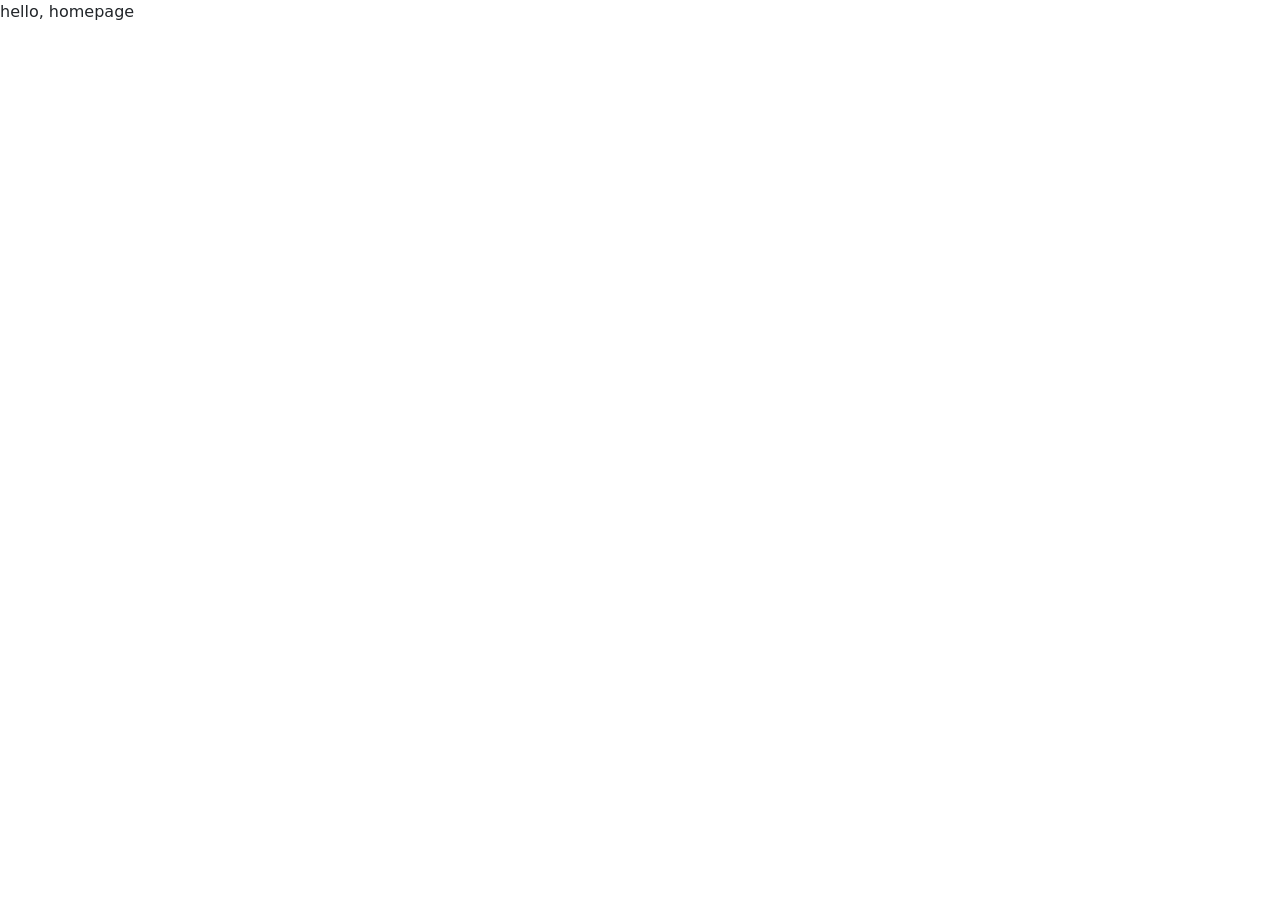
==== index.html @ e2efe7d6 "init:init: base files" ====
<!DOCTYPE html>

<html lang="en">
    <head>
        <link href="https://cdn.jsdelivr.net/npm/bootstrap@5.3.8/dist/css/bootstrap.min.css" rel="stylesheet" integrity="sha384-sRIl4kxILFvY47J16cr9ZwB07vP4J8+LH7qKQnuqkuIAvNWLzeN8tE5YBujZqJLB" crossorigin="anonymous">
        <script src="https://cdn.jsdelivr.net/npm/bootstrap@5.3.8/dist/js/bootstrap.bundle.min.js" integrity="sha384-FKyoEForCGlyvwx9Hj09JcYn3nv7wiPVlz7YYwJrWVcXK/BmnVDxM+D2scQbITxI" crossorigin="anonymous"></script>
        <link href="styles.css" rel="stylesheet">
        <title>Isaque Accarini | Aspiring AI Engineer</title>
    </head>
    <body>
        hello, homepage
    </body>
</html>
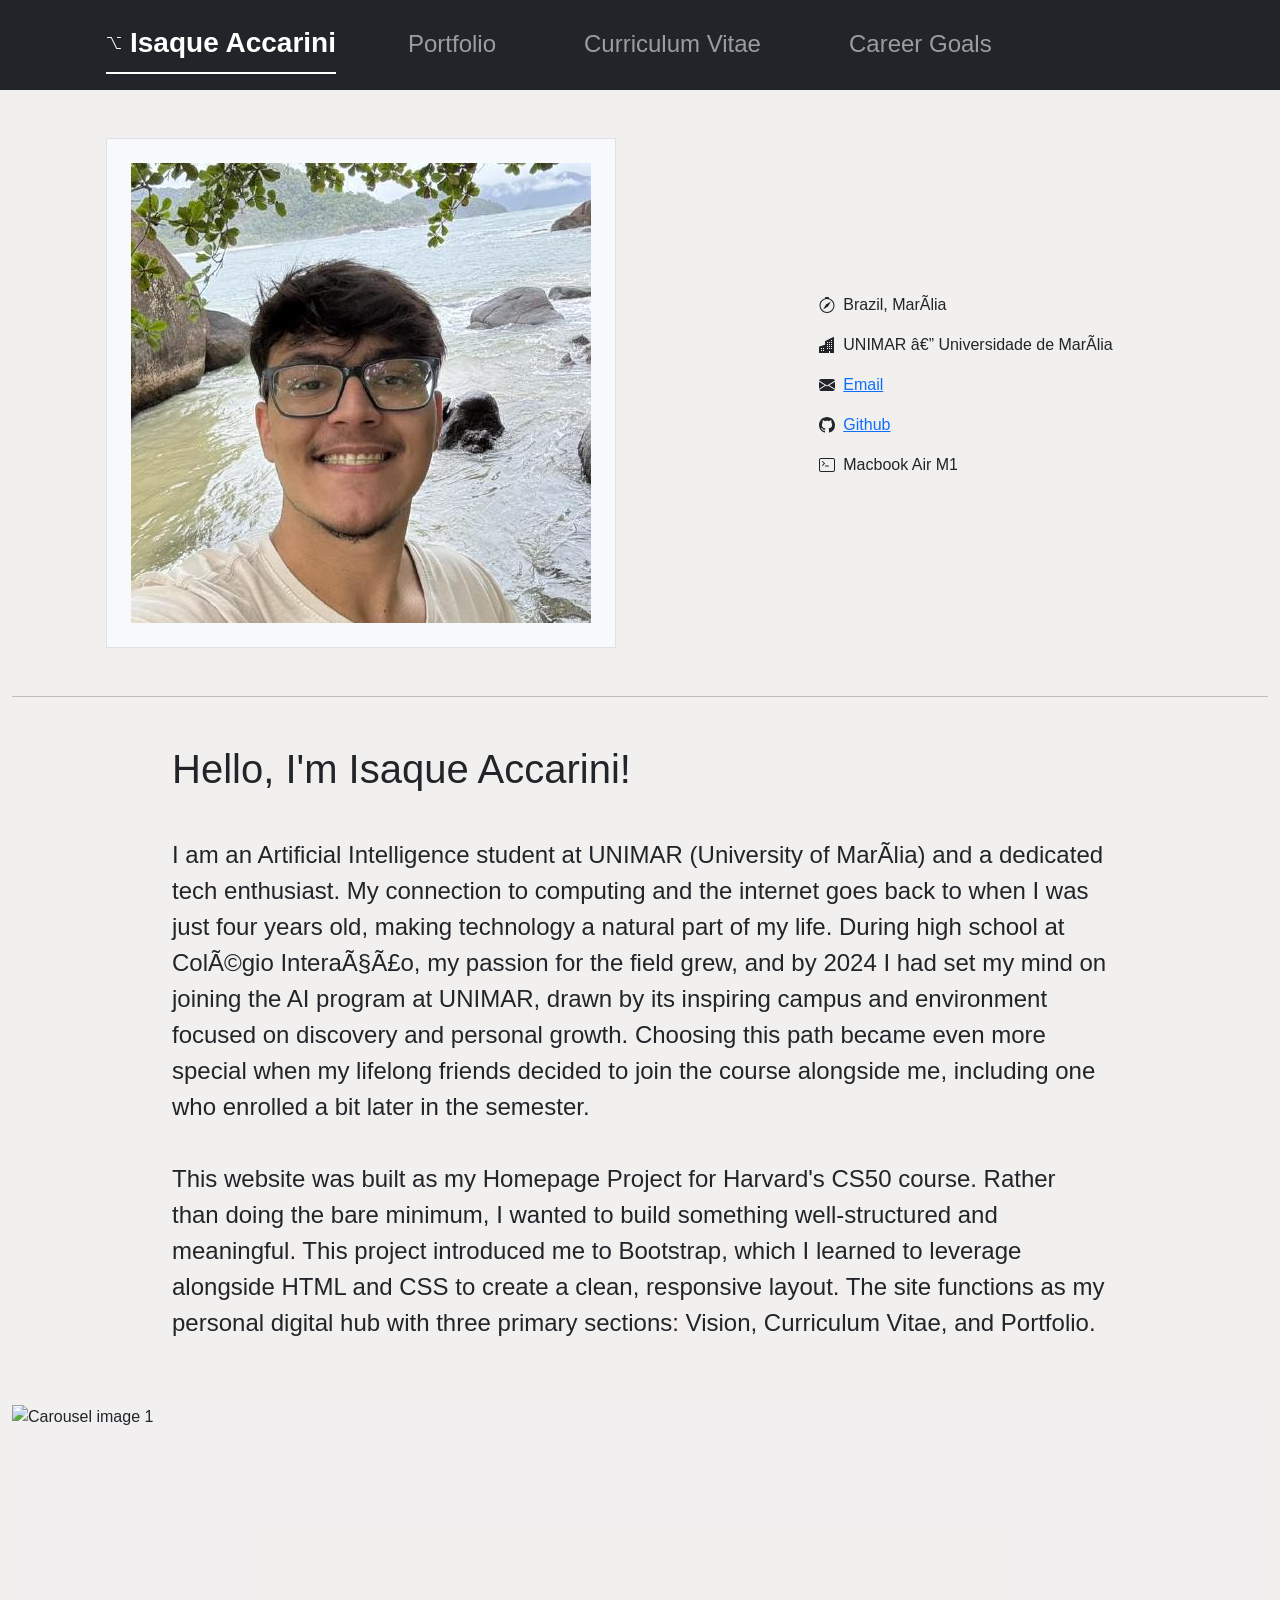
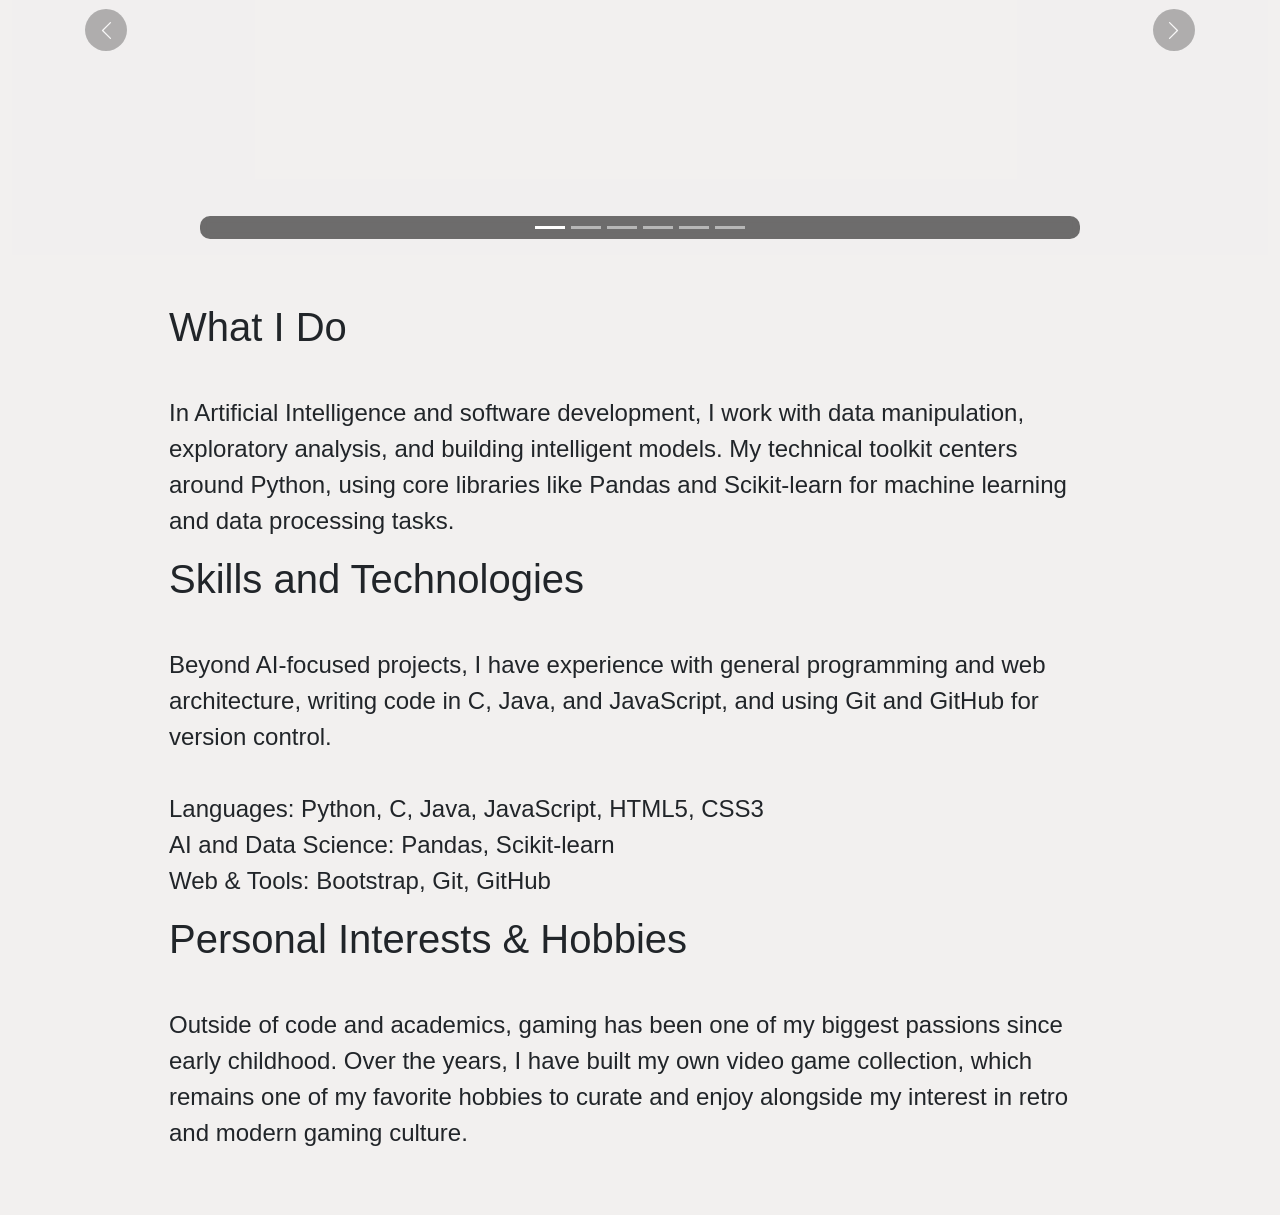
==== commit d1a7552e: "refactor: moved index.html to root, and change source references in files" ====
--- a/index.html
+++ b/index.html
@@ -1,13 +1,236 @@
 <!DOCTYPE html>
 
 <html lang="en">
-    <head>
-        <link href="https://cdn.jsdelivr.net/npm/bootstrap@5.3.8/dist/css/bootstrap.min.css" rel="stylesheet" integrity="sha384-sRIl4kxILFvY47J16cr9ZwB07vP4J8+LH7qKQnuqkuIAvNWLzeN8tE5YBujZqJLB" crossorigin="anonymous">
-        <script src="https://cdn.jsdelivr.net/npm/bootstrap@5.3.8/dist/js/bootstrap.bundle.min.js" integrity="sha384-FKyoEForCGlyvwx9Hj09JcYn3nv7wiPVlz7YYwJrWVcXK/BmnVDxM+D2scQbITxI" crossorigin="anonymous"></script>
-        <link href="styles.css" rel="stylesheet">
-        <title>Isaque Accarini | Aspiring AI Engineer</title>
-    </head>
-    <body>
-        hello, homepage
-    </body>
-</html>
+
+<head>
+    <link href="https://fonts.cdnfonts.com/css/sf-pro-display" rel="stylesheet">
+    <link href="https://cdn.jsdelivr.net/npm/bootstrap@5.3.8/dist/css/bootstrap.min.css" rel="stylesheet"
+        integrity="sha384-sRIl4kxILFvY47J16cr9ZwB07vP4J8+LH7qKQnuqkuIAvNWLzeN8tE5YBujZqJLB" crossorigin="anonymous">
+    <link href="assets/css/styles.css" rel="stylesheet">
+    <title>Isaque Accarini | Aspiring AI Engineer</title>
+</head>
+
+<body>
+    <header>
+        <nav class="navbar navbar-dark navbar-expand-lg bg-dark">
+            <div class="container-xl">
+                <a href="#" class="navbar-brand ms-4 gap-2 d-inline-flex align-items-center fw-bold fs-3 active">
+                    <svg xmlns="http://www.w3.org/2000/svg" width="16" height="16" fill="currentColor"
+                        class="bi bi-option" viewBox="0 0 16 16">
+                        <path
+                            d="M1 2.5a.5.5 0 0 1 .5-.5h3.797a.5.5 0 0 1 .439.26L11 13h3.5a.5.5 0 0 1 0 1h-3.797a.5.5 0 0 1-.439-.26L5 3H1.5a.5.5 0 0 1-.5-.5m10 0a.5.5 0 0 1 .5-.5h3a.5.5 0 0 1 0 1h-3a.5.5 0 0 1-.5-.5" />
+                    </svg>
+                    Isaque Accarini
+                </a>
+                <button class="navbar-toggler" type="button" data-bs-toggle="collapse"
+                    data-bs-target="#navbarSupportedContent" aria-controls="navbarSupportedContent"
+                    aria-expanded="false" aria-label="Toggle navigation">
+                    <span class="navbar-toggler-icon"></span>
+                </button>
+                <div class="collapse navbar-collapse" id="navbarSupportedContent">
+                    <ul class="navbar-nav ms-5 me-auto gap-4 fs-4">
+                        <li class="nav-item">
+                            <a href="pages/portfolio.html" class="nav-link">Portfolio</a>
+                        </li>
+                        <li class="nav-item ms-lg-5 me-md-5">
+                            <a href="pages/cv.html" class="nav-link">Curriculum Vitae</a>
+                        </li>
+                        <li class="nav-item">
+                            <a href="pages/career.html" class="nav-link">Career Goals</a>
+                        </li>
+                    </ul>
+                </div>
+            </div>
+        </nav>
+    </header>
+    <main class="bg-offwhite">
+        <section>
+            <div class="container-xxl mt-5">
+                <div class="row mh-500 d-flex flex-column flex-md-row align-items-center g-5">
+                    <div class="col-md-6 ps-md-5 text-center text-md-end">
+                        <img src="assets/img/profile_picture.jpg" alt="isaque accarini photo"
+                            class="rounded-circle-md p-3 p-md-4 border w-30 w-md-100 mw-100 bg-light">
+                    </div>
+                    <div class="col-md-6 d-flex justify-content-center ">
+
+                        <ul class="list-unstyled d-flex flex-column gap-3">
+                            <li class="d-flex align-items-center gap-2">
+                                <svg xmlns="http://www.w3.org/2000/svg" width="16" height="16" fill="currentColor"
+                                    class="bi bi-compass" viewBox="0 0 16 16">
+                                    <path
+                                        d="M8 16.016a7.5 7.5 0 0 0 1.962-14.74A1 1 0 0 0 9 0H7a1 1 0 0 0-.962 1.276A7.5 7.5 0 0 0 8 16.016m6.5-7.5a6.5 6.5 0 1 1-13 0 6.5 6.5 0 0 1 13 0" />
+                                    <path d="m6.94 7.44 4.95-2.83-2.83 4.95-4.949 2.83 2.828-4.95z" />
+                                </svg>
+                                Brazil, Marília
+                            </li>
+                            <li class="d-flex align-items-center gap-2">
+                                <svg xmlns="http://www.w3.org/2000/svg" width="16" height="16" fill="currentColor"
+                                    class="bi bi-buildings-fill" viewBox="0 0 16 16">
+                                    <path
+                                        d="M15 .5a.5.5 0 0 0-.724-.447l-8 4A.5.5 0 0 0 6 4.5v3.14L.342 9.526A.5.5 0 0 0 0 10v5.5a.5.5 0 0 0 .5.5h9a.5.5 0 0 0 .5-.5V14h1v1.5a.5.5 0 0 0 .5.5h3a.5.5 0 0 0 .5-.5zM2 11h1v1H2zm2 0h1v1H4zm-1 2v1H2v-1zm1 0h1v1H4zm9-10v1h-1V3zM8 5h1v1H8zm1 2v1H8V7zM8 9h1v1H8zm2 0h1v1h-1zm-1 2v1H8v-1zm1 0h1v1h-1zm3-2v1h-1V9zm-1 2h1v1h-1zm-2-4h1v1h-1zm3 0v1h-1V7zm-2-2v1h-1V5zm1 0h1v1h-1z" />
+                                </svg>
+                                UNIMAR — Universidade de Marília
+                            </li>
+                            <li class="d-flex align-items-center gap-2">
+                                <svg xmlns="http://www.w3.org/2000/svg" width="16" height="16" fill="currentColor"
+                                    class="bi bi-envelope-fill" viewBox="0 0 16 16">
+                                    <path
+                                        d="M.05 3.555A2 2 0 0 1 2 2h12a2 2 0 0 1 1.95 1.555L8 8.414zM0 4.697v7.104l5.803-3.558zM6.761 8.83l-6.57 4.027A2 2 0 0 0 2 14h12a2 2 0 0 0 1.808-1.144l-6.57-4.027L8 9.586zm3.436-.586L16 11.801V4.697z" />
+                                </svg>
+                                <a href="mailto:isaqueaccarini@gmail.com">Email</a>
+                            </li>
+                            <li class="d-flex align-items-center gap-2">
+                                <svg xmlns="http://www.w3.org/2000/svg" width="16" height="16" fill="currentColor"
+                                    class="bi bi-github" viewBox="0 0 16 16">
+                                    <path
+                                        d="M8 0C3.58 0 0 3.58 0 8c0 3.54 2.29 6.53 5.47 7.59.4.07.55-.17.55-.38 0-.19-.01-.82-.01-1.49-2.01.37-2.53-.49-2.69-.94-.09-.23-.48-.94-.82-1.13-.28-.15-.68-.52-.01-.53.63-.01 1.08.58 1.23.82.72 1.21 1.87.87 2.33.66.07-.52.28-.87.51-1.07-1.78-.2-3.64-.89-3.64-3.95 0-.87.31-1.59.82-2.15-.08-.2-.36-1.02.08-2.12 0 0 .67-.21 2.2.82.64-.18 1.32-.27 2-.27s1.36.09 2 .27c1.53-1.04 2.2-.82 2.2-.82.44 1.1.16 1.92.08 2.12.51.56.82 1.27.82 2.15 0 3.07-1.87 3.75-3.65 3.95.29.25.54.73.54 1.48 0 1.07-.01 1.93-.01 2.2 0 .21.15.46.55.38A8.01 8.01 0 0 0 16 8c0-4.42-3.58-8-8-8" />
+                                </svg>
+                                <a href="https://github.com/isaqueaccarini">Github</a>
+                            </li>
+                            <li class="d-flex align-items-center gap-2">
+                                <svg xmlns="http://www.w3.org/2000/svg" width="16" height="16" fill="currentColor"
+                                    class="bi bi-terminal" viewBox="0 0 16 16">
+                                    <path
+                                        d="M6 9a.5.5 0 0 1 .5-.5h3a.5.5 0 0 1 0 1h-3A.5.5 0 0 1 6 9M3.854 4.146a.5.5 0 1 0-.708.708L4.793 6.5 3.146 8.146a.5.5 0 1 0 .708.708l2-2a.5.5 0 0 0 0-.708z" />
+                                    <path
+                                        d="M2 1a2 2 0 0 0-2 2v10a2 2 0 0 0 2 2h12a2 2 0 0 0 2-2V3a2 2 0 0 0-2-2zm12 1a1 1 0 0 1 1 1v10a1 1 0 0 1-1 1H2a1 1 0 0 1-1-1V3a1 1 0 0 1 1-1z" />
+                                </svg>
+                                Macbook Air M1
+                            </li>
+                        </ul>
+                    </div>
+                </div>
+
+            </div>
+        </section>
+        <div class="container-xxl mt-5">
+            <hr>
+        </div>
+        <section>
+            <div class="container-xxl">
+
+                <div class="row justify-content-center my-5">
+                    <div class="col-md-9">
+                        <h1>Hello, I'm Isaque Accarini!</h1>
+                        <p class="fs-4">
+                            <br>
+                            I am an Artificial Intelligence student at UNIMAR (University of Marília) and a dedicated
+                            tech enthusiast. My connection to computing and the internet goes back to when I was just
+                            four years old, making technology a natural part of my life. During high school at Colégio
+                            Interação, my passion for the field grew, and by 2024 I had set my mind on joining the AI
+                            program at UNIMAR, drawn by its inspiring campus and environment focused on discovery and
+                            personal growth. Choosing this path became even more special when my lifelong friends
+                            decided to join the course alongside me, including one who enrolled a bit later in the
+                            semester.
+                            <br>
+                            <br>
+                            This website was built as my Homepage Project for Harvard's CS50 course. Rather than doing
+                            the bare minimum, I wanted to build something well-structured and meaningful. This project
+                            introduced me to Bootstrap, which I learned to leverage alongside HTML and CSS to create a
+                            clean, responsive layout. The site functions as my personal digital hub with three primary
+                            sections: Vision, Curriculum Vitae, and Portfolio.
+                        </p>
+                    </div>
+                </div>
+
+                <div class="row">
+                    <div class="col">
+                        <div id="carouselExampleIndicators" class="carousel carousel-light slide">
+                            <div class="carousel-indicators">
+                                <button type="button" data-bs-target="#carouselExampleIndicators" data-bs-slide-to="0"
+                                    class="active" aria-current="true" aria-label="Slide 1"></button>
+                                <button type="button" data-bs-target="#carouselExampleIndicators" data-bs-slide-to="1"
+                                    aria-label="Slide 2"></button>
+                                <button type="button" data-bs-target="#carouselExampleIndicators" data-bs-slide-to="2"
+                                    aria-label="Slide 3"></button>
+                                <button type="button" data-bs-target="#carouselExampleIndicators" data-bs-slide-to="3"
+                                    aria-label="Slide 4"></button>
+                                <button type="button" data-bs-target="#carouselExampleIndicators" data-bs-slide-to="4"
+                                    aria-label="Slide 5"></button>
+                                <button type="button" data-bs-target="#carouselExampleIndicators" data-bs-slide-to="5"
+                                    aria-label="Slide 6"></button>
+                            </div>
+                            <div class="carousel-inner bg-offwhite2">
+                                <div class="carousel-item active">
+                                    <img src="assets/img/carousel_img_1.jpg" class="d-block w-100 square-img"
+                                        alt="Carousel image 1">
+                                </div>
+                                <div class="carousel-item">
+                                    <img src="assets/img/carousel_img_2.jpg" class="d-block w-100 square-img"
+                                        alt="Carousel image 2">
+                                </div>
+                                <div class="carousel-item">
+                                    <img src="assets/img/carousel_img_3.jpg" class="d-block w-100 square-img"
+                                        alt="Carousel image 3">
+                                </div>
+                                <div class="carousel-item">
+                                    <img src="assets/img/carousel_img_4.jpg" class="d-block w-100 square-img"
+                                        alt="Carousel image 4">
+                                </div>
+                                <div class="carousel-item">
+                                    <img src="assets/img/carousel_img_5.jpg" class="d-block w-100 square-img"
+                                        alt="Carousel image 5">
+                                </div>
+                                <div class="carousel-item">
+                                    <img src="assets/img/carousel_img_6.jpg" class="d-block w-100 square-img"
+                                        alt="Carousel image 6">
+                                </div>
+                            </div>
+                            <button class="carousel-control-prev" type="button"
+                                data-bs-target="#carouselExampleIndicators" data-bs-slide="prev">
+                                <span class="carousel-control-prev-icon" aria-hidden="true"></span>
+                                <span class="visually-hidden">Previous</span>
+                            </button>
+                            <button class="carousel-control-next" type="button"
+                                data-bs-target="#carouselExampleIndicators" data-bs-slide="next">
+                                <span class="carousel-control-next-icon" aria-hidden="true"></span>
+                                <span class="visually-hidden">Next</span>
+                            </button>
+                        </div>
+                    </div>
+                </div>
+
+                <div class="row">
+                    <div class="row justify-content-center my-5">
+                        <div class="col-md-9">
+                            <h1>What I Do</h1>
+                            <p class="fs-4">
+                                <br>
+                                In Artificial Intelligence and software development, I work with data manipulation,
+                                exploratory analysis, and building intelligent models. My technical toolkit centers
+                                around Python, using core libraries like Pandas and Scikit-learn for machine learning
+                                and data processing tasks.
+                            </p>
+                            <h1>Skills and Technologies</h1>
+                            <p class="fs-4">
+                                <br>
+                                Beyond AI-focused projects, I have experience with general programming and web
+                                architecture, writing code in C, Java, and JavaScript, and using Git and GitHub for
+                                version control.
+                                <br>
+                                <br>
+                                Languages: Python, C, Java, JavaScript, HTML5, CSS3<br>
+                                AI and Data Science: Pandas, Scikit-learn<br>
+                                Web & Tools: Bootstrap, Git, GitHub
+                            </p>
+                            <h1>Personal Interests & Hobbies</h1>
+                            <p class="fs-4">
+                                <br>
+                                Outside of code and academics, gaming has been one of my biggest passions since early
+                                childhood. Over the years, I have built my own video game collection, which remains one
+                                of my favorite hobbies to curate and enjoy alongside my interest in retro and modern
+                                gaming culture.
+                            </p>
+                        </div>
+                    </div>
+                </div>
+
+            </div>
+        </section>
+    </main>
+    <script src="https://cdn.jsdelivr.net/npm/bootstrap@5.3.8/dist/js/bootstrap.bundle.min.js"
+        integrity="sha384-FKyoEForCGlyvwx9Hj09JcYn3nv7wiPVlz7YYwJrWVcXK/BmnVDxM+D2scQbITxI" crossorigin="anonymous">
+        </script>
+</body>
+
+</html>
--- a/assets/css/styles.css
+++ b/assets/css/styles.css
@@ -0,0 +1,76 @@
+:root {
+  /* Altera a variável padrão de fonte do Bootstrap */
+  --bs-body-font-family: 'SF Pro Display', -apple-system, BlinkMacSystemFont, "Segoe UI", Roboto, sans-serif;
+}
+
+.navbar-nav .nav-link, 
+.navbar .navbar-brand {
+    position: relative;
+    width: fit-content;
+    padding-bottom: 10px;
+}
+
+.navbar-nav .nav-link.active::after,
+.navbar .navbar-brand.active::after {
+    content: '';
+    position: absolute;
+    bottom: 0;
+    left: 0;
+    width: 100%;
+    height: 2px;
+    background-color: #ffffff;
+    font-weight: bold;
+    transition: width 0.3s ease, left 0.3s ease;
+}
+
+.navbar-nav .nav-link:not(.active)::after,
+.navbar .navbar-brand:not(.active)::after {
+    content: '';
+    position: absolute;
+    bottom: 0;
+    left: 50%;
+    width: 0;
+    height: 2px;
+    background-color: #aaaaaa;
+    transition: width 0.3s ease, left 0.3s ease;
+}
+
+.navbar-nav .nav-link:not(.active):hover::after,
+.navbar .navbar-brand:not(.active):hover::after {
+    width: 100%;
+    left: 0;
+}
+
+.navbar-collapse {
+    margin: 10px 0 10px 0;
+}
+
+.bg-offwhite {
+    background-color: #F2F0EF;
+}
+
+.bg-offwhite2 {
+    background-color: #f2f0ef92;
+}
+
+.carousel-control-prev-icon,
+.carousel-control-next-icon {
+  background-color: rgba(0, 0, 0, 0.55);
+  background-size: 50% 50%;
+  border-radius: 50%;
+  width: 42px;
+  height: 42px;
+  backdrop-filter: blur(4px);
+}
+
+.carousel-indicators {
+  background-color: rgba(0, 0, 0, 0.55);
+  border-radius: 10px;
+  backdrop-filter: blur(4px);
+}
+
+.square-img {
+  width: 100%;
+  height: 50vh;
+  object-fit: contain;
+}
